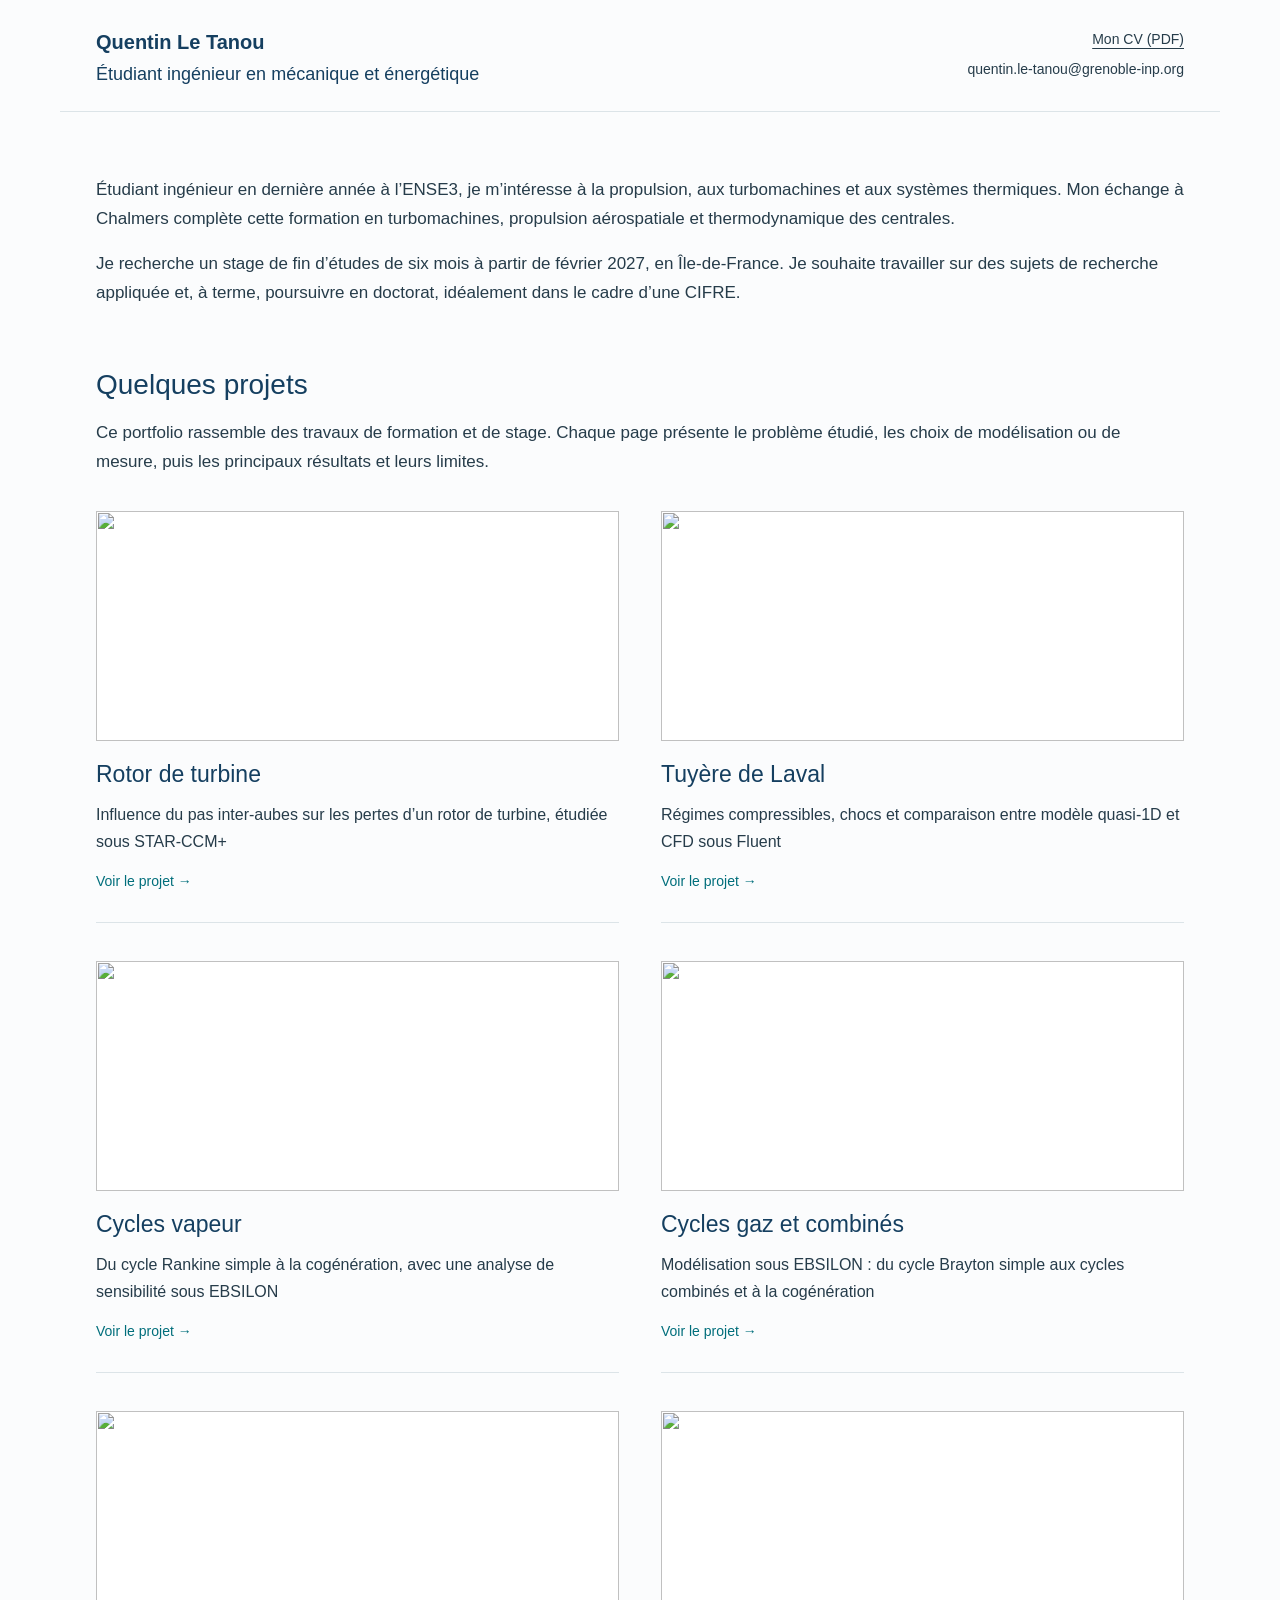
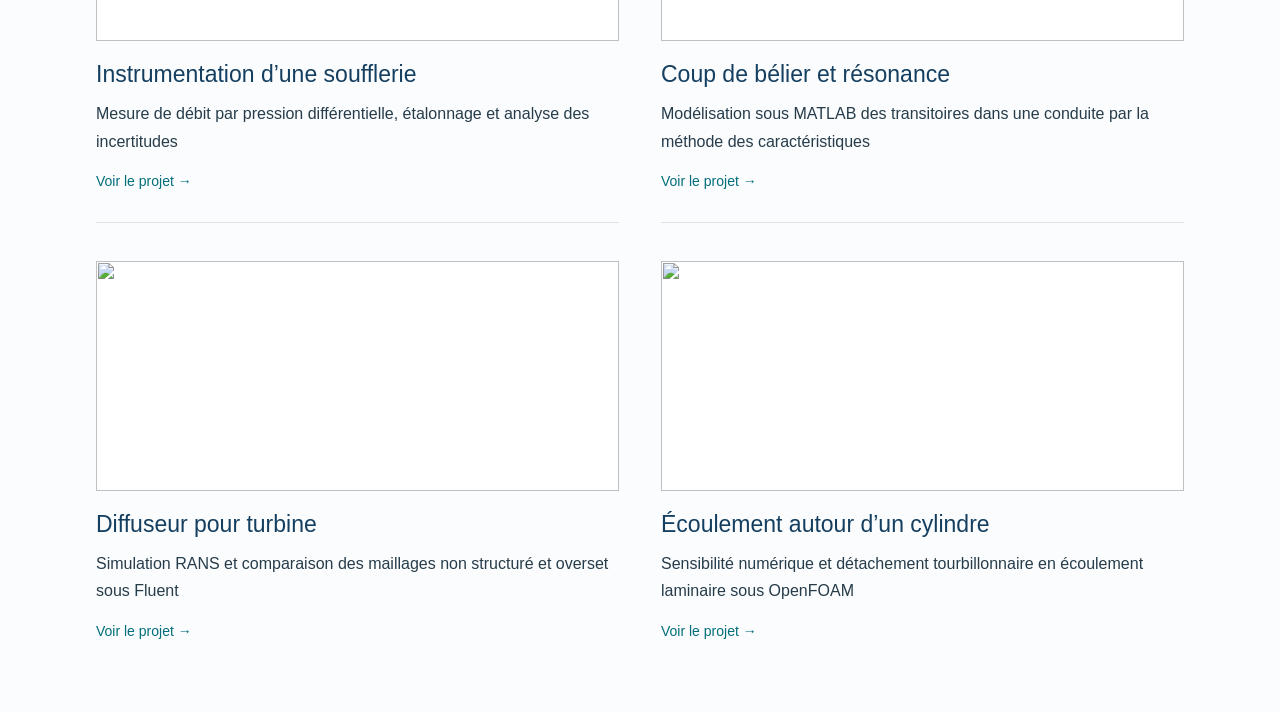
==== index.html @ 231eee23 "Add files via upload" ====
<!doctype html>
<html lang="fr">
  <head>
    <meta charset="utf-8">
    <meta name="viewport" content="width=device-width,initial-scale=1">
    <title>Quentin Le Tanou | Mécanique et énergétique</title>
    <meta name="description" content="Portfolio de Quentin Le Tanou : projets en turbomachines, thermique, mécanique des fluides et instrumentation. Recherche de stage de fin d’études en février 2027.">
    <link rel="stylesheet" href="style.css">
  </head>
  <body>
    <header class="top">
      <div class="identity">
        <h1 class="name">Quentin Le Tanou</h1>
        <p class="profile-line">Étudiant ingénieur en mécanique et énergétique</p>
      </div>
      <div class="header-contact">
        <a href="documents/Quentin_Le_Tanou_CV.pdf">Mon CV (PDF)</a>
        <div class="email-row">
          <span class="email-address">quentin.le-tanou@grenoble-inp.org</span>
        </div>
      </div>
    </header>
    <main>
      <!-- SECTION : Présentation -->
      <section class="hero">
        <p>
          Étudiant ingénieur en dernière année à l’ENSE3, je m’intéresse à la propulsion, aux
          turbomachines et aux systèmes thermiques. Mon échange à Chalmers complète cette formation
          en turbomachines, propulsion aérospatiale et thermodynamique des centrales.
        </p>
        <p>
          Je recherche un stage de fin d’études de six mois à partir de février 2027, en
          Île-de-France. Je souhaite travailler sur des sujets de recherche appliquée et, à terme,
          poursuivre en doctorat, idéalement dans le cadre d’une CIFRE.
        </p>
      </section>
      <!-- SECTION : Quelques projets -->
      <section id="projets">
        <h2>Quelques projets</h2>
        <p class="section-intro">
          Ce portfolio rassemble des travaux de formation et de stage. Chaque page présente le
          problème étudié, les choix de modélisation ou de mesure, puis les principaux résultats et
          leurs limites.
        </p>
        <div class="projects">
          <!-- PROJET : Grille d’aubes de turbine -->
          <article class="project">
            <a href="projets/turbine/index.html">
              <img src="projets/turbine/assets/blade.png" alt="" loading="lazy">
              <h3>Rotor de turbine</h3>
              <p>
                Influence du pas inter-aubes sur les pertes d’un rotor de turbine, étudiée sous
                STAR-CCM+
              </p>
              <span class="read">Voir le projet →</span>
            </a>
          </article>
          <!-- PROJET : Tuyère de Laval -->
          <article class="project">
            <a href="projets/compressible/index.html">
              <img src="projets/compressible/assets/config3-Mcontour.png" alt="" loading="lazy">
              <h3>Tuyère de Laval</h3>
              <p>
                Régimes compressibles, chocs et comparaison entre modèle quasi-1D et CFD sous Fluent
              </p>
              <span class="read">Voir le projet →</span>
            </a>
          </article>
          <!-- PROJET : Cycles vapeur -->
          <article class="project">
            <a href="projets/rankine/index.html">
              <img src="projets/rankine/assets/Model1.png" alt="" loading="lazy">
              <h3>Cycles vapeur</h3>
              <p>
                Du cycle Rankine simple à la cogénération, avec une analyse de sensibilité sous
                EBSILON
              </p>
              <span class="read">Voir le projet →</span>
            </a>
          </article>
          <!-- PROJET : Cycles gaz et combinés -->
          <article class="project">
            <a href="projets/brayton/index.html">
              <img src="projets/brayton/assets/simple.png" alt="" loading="lazy">
              <h3>Cycles gaz et combinés</h3>
              <p>
                Modélisation sous EBSILON : du cycle Brayton simple aux cycles combinés et à la
                cogénération
              </p>
              <span class="read">Voir le projet →</span>
            </a>
          </article>
          <!-- PROJET : Instrumentation d’une soufflerie -->
          <article class="project">
            <a href="projets/legi/index.html">
              <img src="projets/legi/assets/boitier-interieur.jpg" alt="" loading="lazy">
              <h3>Instrumentation d’une soufflerie</h3>
              <p>
                Mesure de débit par pression différentielle, étalonnage et analyse des incertitudes
              </p>
              <span class="read">Voir le projet →</span>
            </a>
          </article>
          <!-- PROJET : Coup de bélier et résonance -->
          <article class="project">
            <a href="projets/hydraulique/index.html">
              <img src="projets/hydraulique/assets/h_sc.png" alt="" loading="lazy">
              <h3>Coup de bélier et résonance</h3>
              <p>
                Modélisation sous MATLAB des transitoires dans une conduite par la méthode des
                caractéristiques
              </p>
              <span class="read">Voir le projet →</span>
            </a>
          </article>
          <!-- PROJET : Diffuseur pour turbine -->
          <article class="project">
            <a href="projets/diffuseur/index.html">
              <img src="projets/diffuseur/assets/velocity.png" alt="" loading="lazy">
              <h3>Diffuseur pour turbine</h3>
              <p>
                Simulation RANS et comparaison des maillages non structuré et overset sous Fluent
              </p>
              <span class="read">Voir le projet →</span>
            </a>
          </article>
          <!-- PROJET : Écoulement autour d’un cylindre -->
          <article class="project">
            <a href="projets/openfoam/index.html">
              <img src="projets/openfoam/assets/von_karman.png" alt="" loading="lazy">
              <h3>Écoulement autour d’un cylindre</h3>
              <p>
                Sensibilité numérique et détachement tourbillonnaire en écoulement laminaire sous
                OpenFOAM
              </p>
              <span class="read">Voir le projet →</span>
            </a>
          </article>
        </div>
      </section>
    </main>
  </body>
</html>
---- style.css ----
/* Style de l’accueil : couleurs, dimensions et espacement */
* { box-sizing: border-box; }
body {
  margin: 0;
  background: #fbfcfd;
  color: #263c4a;
  font: 17px/1.7 "Segoe UI", Arial, sans-serif;
}
a { color: inherit; text-underline-offset: 4px; }
header, main, footer { max-width: 1160px; margin: auto; padding: 0 36px; }
.top { display: flex; justify-content: space-between; gap: 24px; padding-top: 28px; padding-bottom: 24px; border-bottom: 1px solid #dce4e8; }
.name { font-size: 19px; font-weight: 600; text-decoration: none; }
.top > a:last-child { font-size: 15px; }
.hero { padding: 48px 0 44px; }
h1, h2, h3 { color: #153f60; line-height: 1.2; font-weight: 500; }
h1 { font-size: clamp(34px, 4.5vw, 50px); margin: 16px 0 28px; }
h2 { font-size: 28px; margin: 0 0 18px; }
h3 { font-size: 23px; margin: 20px 0 12px; }
p { margin: 16px 0; }
.contact { display: flex; flex-wrap: wrap; gap: 14px 30px; margin-top: 26px; color: #006e7b; }
.section-intro { margin-bottom: 34px; }
.projects { display: grid; grid-template-columns: repeat(2, minmax(0, 1fr)); gap: 38px 42px; }
.project { border-bottom: 1px solid #dce4e8; padding-bottom: 26px; }
.project > a { display: block; height: 100%; text-decoration: none; }
.project img { display: block; width: 100%; height: 230px; object-fit: contain; background: white; }
.project p { font-size: 16px; margin: 0 0 12px; }
.read { color: #006e7b; font-size: 14px; }
.project a:hover h3, .project a:hover .read { text-decoration: underline; text-underline-offset: 4px; }
footer { display: flex; flex-wrap: wrap; justify-content: space-between; gap: 12px; padding-top: 36px; padding-bottom: 36px; margin-top: 30px; font-size: 13px; color: #627783; }
a:focus-visible { outline: 3px solid #d48235; outline-offset: 5px; }
@media (max-width: 720px) {
  header, main, footer { padding-left: 20px; padding-right: 20px; }
  .projects { grid-template-columns: 1fr; gap: 28px; }
  .hero { padding-top: 30px; }
  .project img { height: 210px; }
  footer a { overflow-wrap: anywhere; }
}

/* En-tête et contact : adresse visible et copiable sans ouvrir une messagerie */
.top { align-items: flex-start; gap: 24px; }
.identity { display: flex; flex-direction: column; gap: 6px; }
.identity .name { margin: 0; font-size: 20px; font-weight: 600; line-height: 1.4; }
.profile-line { margin: 0; color: #153f60; font-size: 18px; line-height: 1.4; }
.header-contact { text-align: right; font-size: 14px; }
.email-row { display: flex; align-items: center; gap: 10px; margin-top: 6px; }
.email-address { user-select: all; overflow-wrap: anywhere; }
.copy-email { background: none; border: 1px solid #ccdce2; border-radius: 3px; padding: 2px 7px; color: #526773; font: inherit; font-size: 12px; cursor: pointer; }
.copy-status { font-size: 12px; color: #526773; }
main { padding-bottom: 40px; }
video { display: block; width: 100%; height: auto; }
.measurement-diagram { max-width: 520px !important; }
.metric, .secondary-metric, .conditions { color: #52616b; }
.metric { font-size: 26px; }
@media(max-width: 720px) {
  .top { flex-direction: column; }
  .header-contact { text-align: left; }
  .email-row { flex-wrap: wrap; }
}

/* Pas de séparateur sous la dernière rangée de projets */
.project:nth-last-child(-n+2) { border-bottom: 0; }
@media(max-width:720px) { .project:nth-last-child(2) { border-bottom: 1px solid #dce4e8; } }
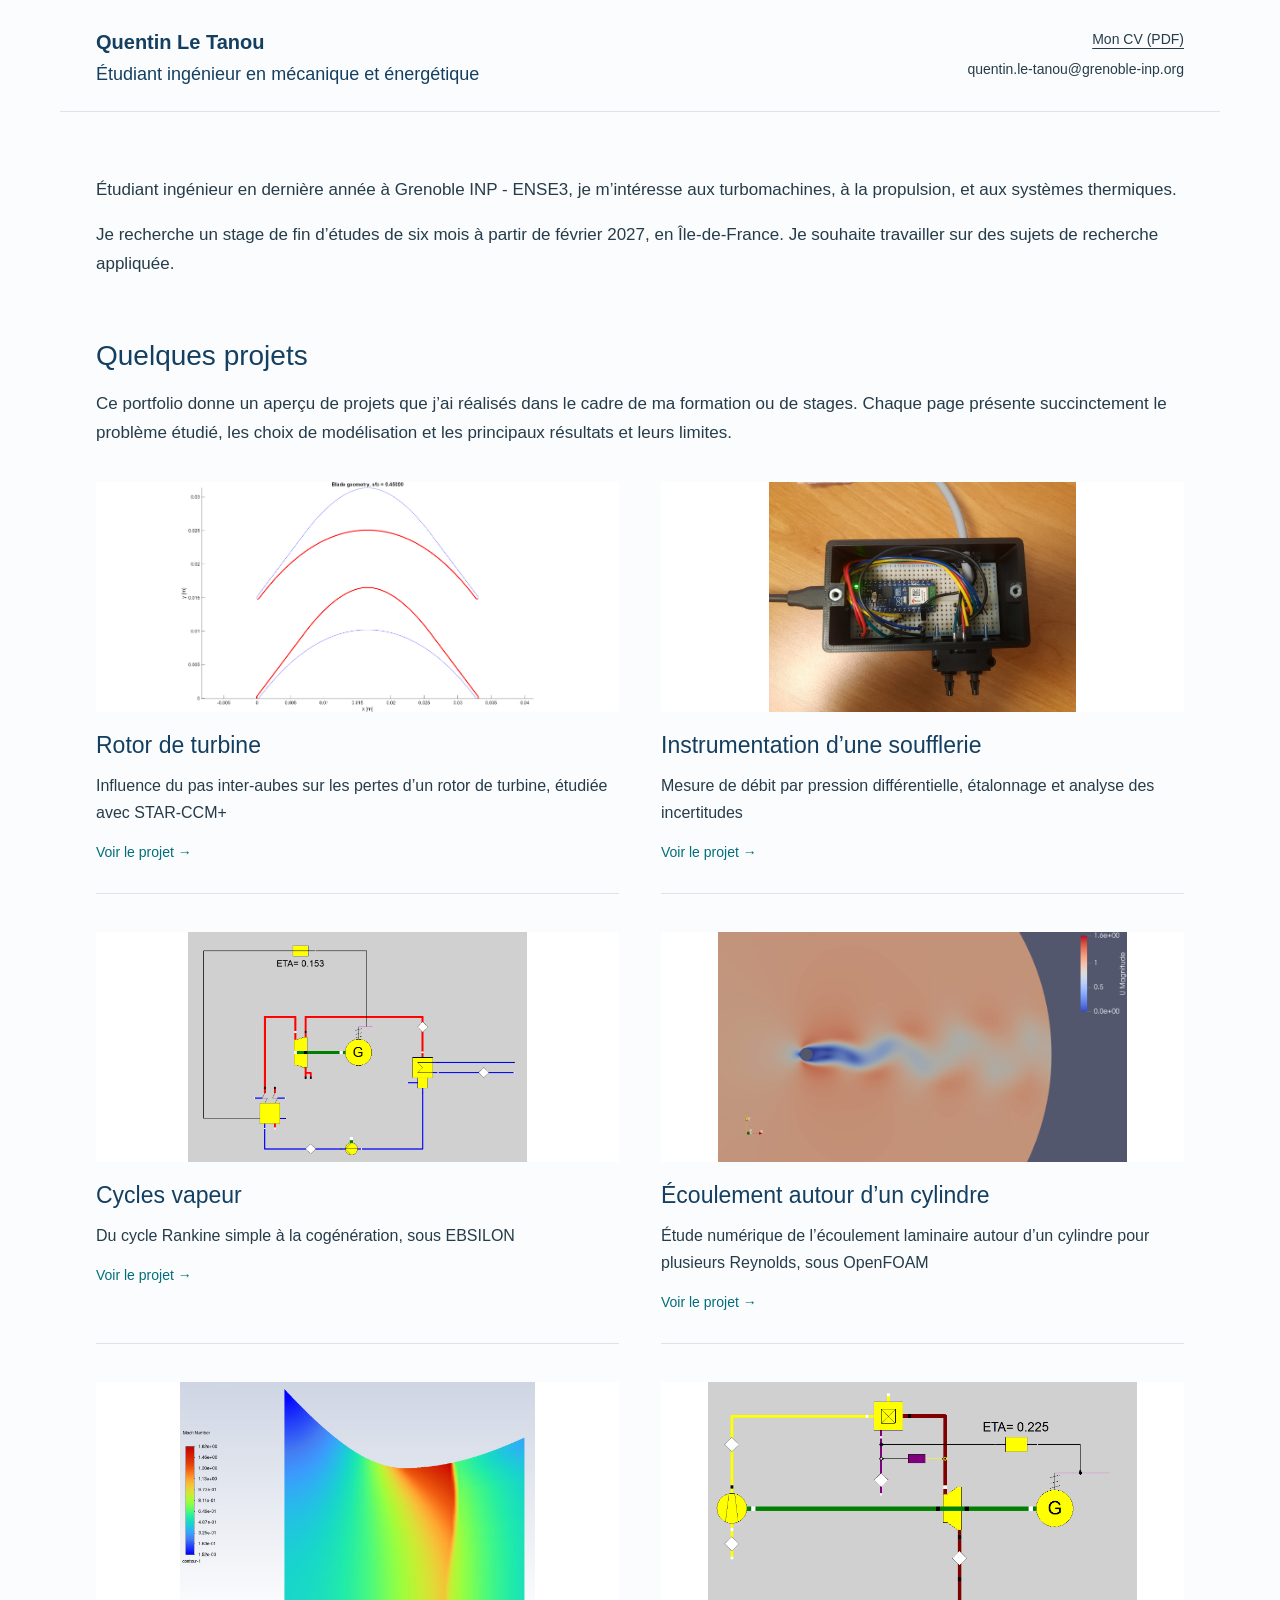
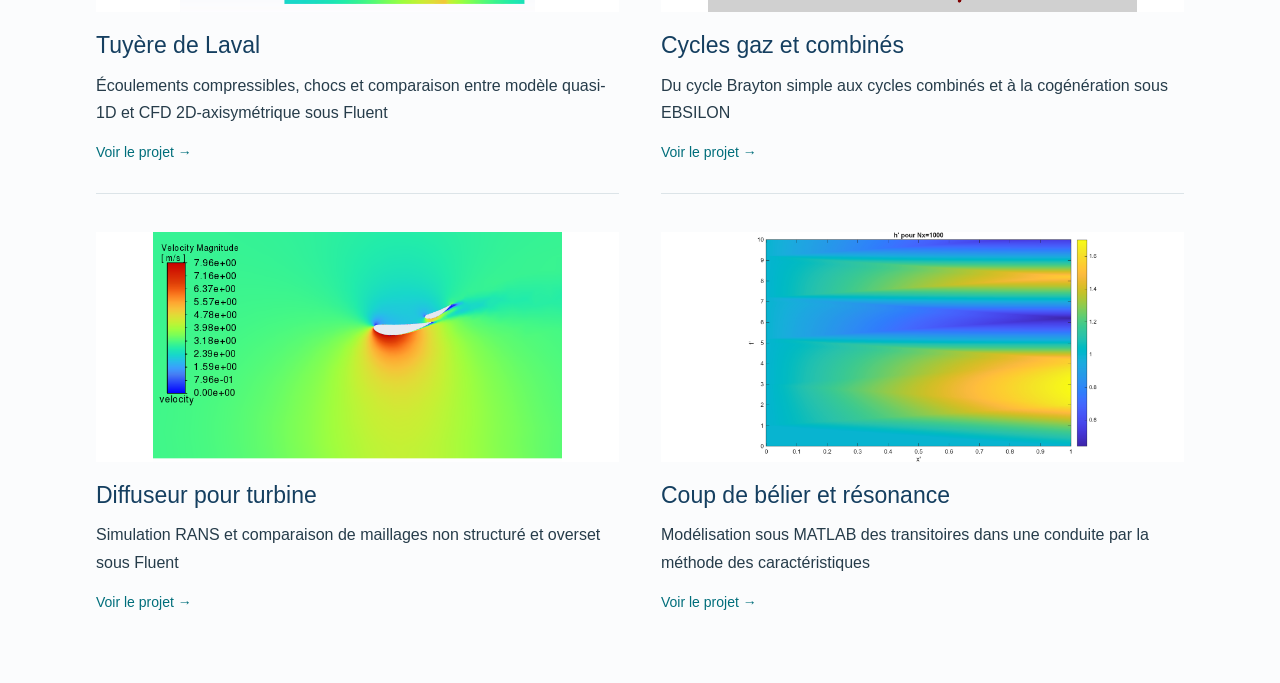
==== commit f4a08668: "Add files via upload" ====
--- a/index.html
+++ b/index.html
@@ -24,73 +24,34 @@
       <!-- SECTION : Présentation -->
       <section class="hero">
         <p>
-          Étudiant ingénieur en dernière année à l’ENSE3, je m’intéresse à la propulsion, aux
-          turbomachines et aux systèmes thermiques. Mon échange à Chalmers complète cette formation
-          en turbomachines, propulsion aérospatiale et thermodynamique des centrales.
+          Étudiant ingénieur en dernière année à Grenoble INP - ENSE3, je m’intéresse aux
+          turbomachines, à la propulsion, et aux systèmes thermiques.
         </p>
         <p>
           Je recherche un stage de fin d’études de six mois à partir de février 2027, en
-          Île-de-France. Je souhaite travailler sur des sujets de recherche appliquée et, à terme,
-          poursuivre en doctorat, idéalement dans le cadre d’une CIFRE.
+          Île-de-France. Je souhaite travailler sur des sujets de recherche appliquée.
         </p>
       </section>
       <!-- SECTION : Quelques projets -->
       <section id="projets">
         <h2>Quelques projets</h2>
         <p class="section-intro">
-          Ce portfolio rassemble des travaux de formation et de stage. Chaque page présente le
-          problème étudié, les choix de modélisation ou de mesure, puis les principaux résultats et
-          leurs limites.
+          Ce portfolio donne un aperçu de projets que j’ai réalisés dans le cadre de ma formation ou
+          de stages. Chaque page présente succinctement le problème étudié, les choix de
+          modélisation et les principaux résultats et leurs limites.
         </p>
         <div class="projects">
-          <!-- PROJET : Grille d’aubes de turbine -->
           <article class="project">
             <a href="projets/turbine/index.html">
               <img src="projets/turbine/assets/blade.png" alt="" loading="lazy">
               <h3>Rotor de turbine</h3>
               <p>
-                Influence du pas inter-aubes sur les pertes d’un rotor de turbine, étudiée sous
+                Influence du pas inter-aubes sur les pertes d’un rotor de turbine, étudiée avec
                 STAR-CCM+
               </p>
               <span class="read">Voir le projet →</span>
             </a>
           </article>
-          <!-- PROJET : Tuyère de Laval -->
-          <article class="project">
-            <a href="projets/compressible/index.html">
-              <img src="projets/compressible/assets/config3-Mcontour.png" alt="" loading="lazy">
-              <h3>Tuyère de Laval</h3>
-              <p>
-                Régimes compressibles, chocs et comparaison entre modèle quasi-1D et CFD sous Fluent
-              </p>
-              <span class="read">Voir le projet →</span>
-            </a>
-          </article>
-          <!-- PROJET : Cycles vapeur -->
-          <article class="project">
-            <a href="projets/rankine/index.html">
-              <img src="projets/rankine/assets/Model1.png" alt="" loading="lazy">
-              <h3>Cycles vapeur</h3>
-              <p>
-                Du cycle Rankine simple à la cogénération, avec une analyse de sensibilité sous
-                EBSILON
-              </p>
-              <span class="read">Voir le projet →</span>
-            </a>
-          </article>
-          <!-- PROJET : Cycles gaz et combinés -->
-          <article class="project">
-            <a href="projets/brayton/index.html">
-              <img src="projets/brayton/assets/simple.png" alt="" loading="lazy">
-              <h3>Cycles gaz et combinés</h3>
-              <p>
-                Modélisation sous EBSILON : du cycle Brayton simple aux cycles combinés et à la
-                cogénération
-              </p>
-              <span class="read">Voir le projet →</span>
-            </a>
-          </article>
-          <!-- PROJET : Instrumentation d’une soufflerie -->
           <article class="project">
             <a href="projets/legi/index.html">
               <img src="projets/legi/assets/boitier-interieur.jpg" alt="" loading="lazy">
@@ -101,7 +62,54 @@
               <span class="read">Voir le projet →</span>
             </a>
           </article>
-          <!-- PROJET : Coup de bélier et résonance -->
+          <article class="project">
+            <a href="projets/rankine/index.html">
+              <img src="projets/rankine/assets/Model1.png" alt="" loading="lazy">
+              <h3>Cycles vapeur</h3>
+              <p>Du cycle Rankine simple à la cogénération, sous EBSILON</p>
+              <span class="read">Voir le projet →</span>
+            </a>
+          </article>
+          <article class="project">
+            <a href="projets/openfoam/index.html">
+              <img src="projets/openfoam/assets/von_karman.png" alt="" loading="lazy">
+              <h3>Écoulement autour d’un cylindre</h3>
+              <p>
+                Étude numérique de l’écoulement laminaire autour d’un cylindre pour plusieurs
+                Reynolds, sous OpenFOAM
+              </p>
+              <span class="read">Voir le projet →</span>
+            </a>
+          </article>
+          <article class="project">
+            <a href="projets/compressible/index.html">
+              <img src="projets/compressible/assets/config3-Mcontour.png" alt="" loading="lazy">
+              <h3>Tuyère de Laval</h3>
+              <p>
+                Écoulements compressibles, chocs et comparaison entre modèle quasi-1D et CFD
+                2D-axisymétrique sous Fluent
+              </p>
+              <span class="read">Voir le projet →</span>
+            </a>
+          </article>
+          <article class="project">
+            <a href="projets/brayton/index.html">
+              <img src="projets/brayton/assets/simple.png" alt="" loading="lazy">
+              <h3>Cycles gaz et combinés</h3>
+              <p>Du cycle Brayton simple aux cycles combinés et à la cogénération sous EBSILON</p>
+              <span class="read">Voir le projet →</span>
+            </a>
+          </article>
+          <article class="project">
+            <a href="projets/diffuseur/index.html">
+              <img src="projets/diffuseur/assets/velocity.png" alt="" loading="lazy">
+              <h3>Diffuseur pour turbine</h3>
+              <p>
+                Simulation RANS et comparaison de maillages non structuré et overset sous Fluent
+              </p>
+              <span class="read">Voir le projet →</span>
+            </a>
+          </article>
           <article class="project">
             <a href="projets/hydraulique/index.html">
               <img src="projets/hydraulique/assets/h_sc.png" alt="" loading="lazy">
@@ -113,31 +121,9 @@
               <span class="read">Voir le projet →</span>
             </a>
           </article>
-          <!-- PROJET : Diffuseur pour turbine -->
-          <article class="project">
-            <a href="projets/diffuseur/index.html">
-              <img src="projets/diffuseur/assets/velocity.png" alt="" loading="lazy">
-              <h3>Diffuseur pour turbine</h3>
-              <p>
-                Simulation RANS et comparaison des maillages non structuré et overset sous Fluent
-              </p>
-              <span class="read">Voir le projet →</span>
-            </a>
-          </article>
-          <!-- PROJET : Écoulement autour d’un cylindre -->
-          <article class="project">
-            <a href="projets/openfoam/index.html">
-              <img src="projets/openfoam/assets/von_karman.png" alt="" loading="lazy">
-              <h3>Écoulement autour d’un cylindre</h3>
-              <p>
-                Sensibilité numérique et détachement tourbillonnaire en écoulement laminaire sous
-                OpenFOAM
-              </p>
-              <span class="read">Voir le projet →</span>
-            </a>
-          </article>
         </div>
       </section>
     </main>
   </body>
 </html>
+
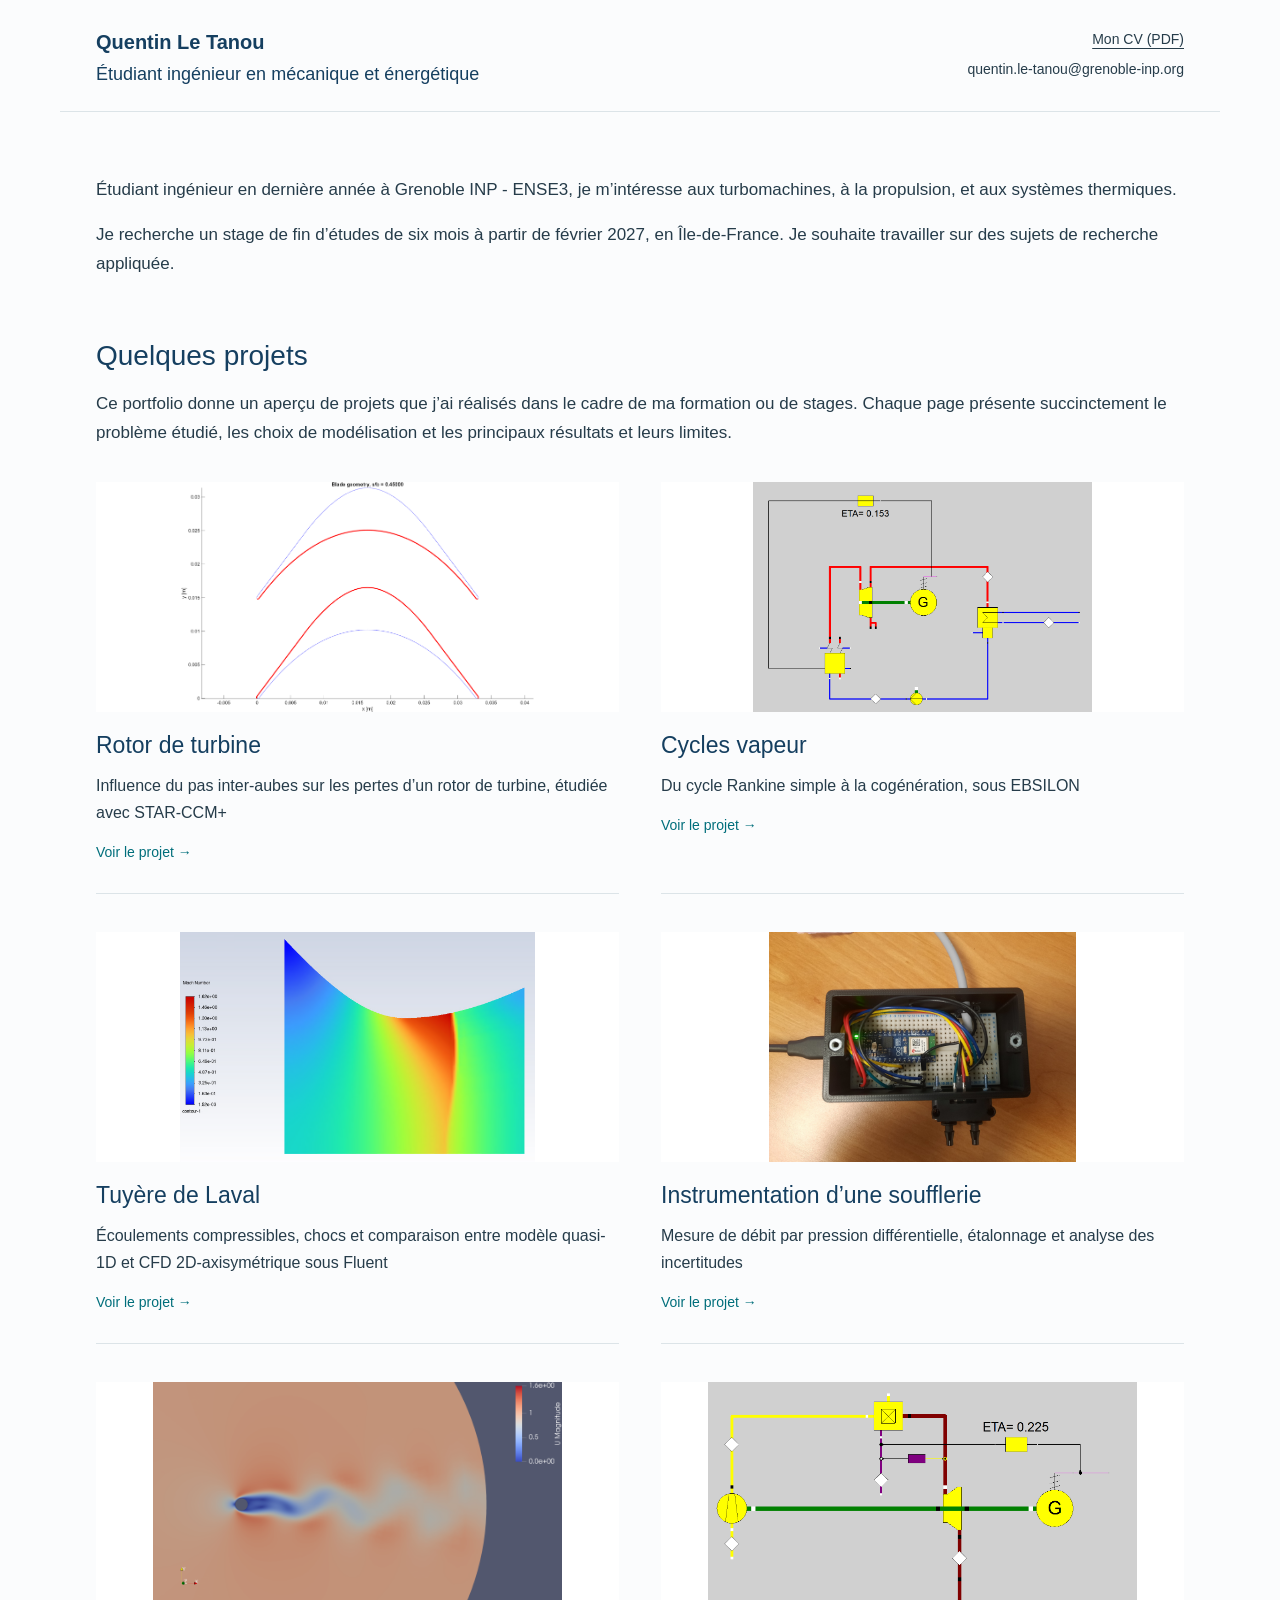
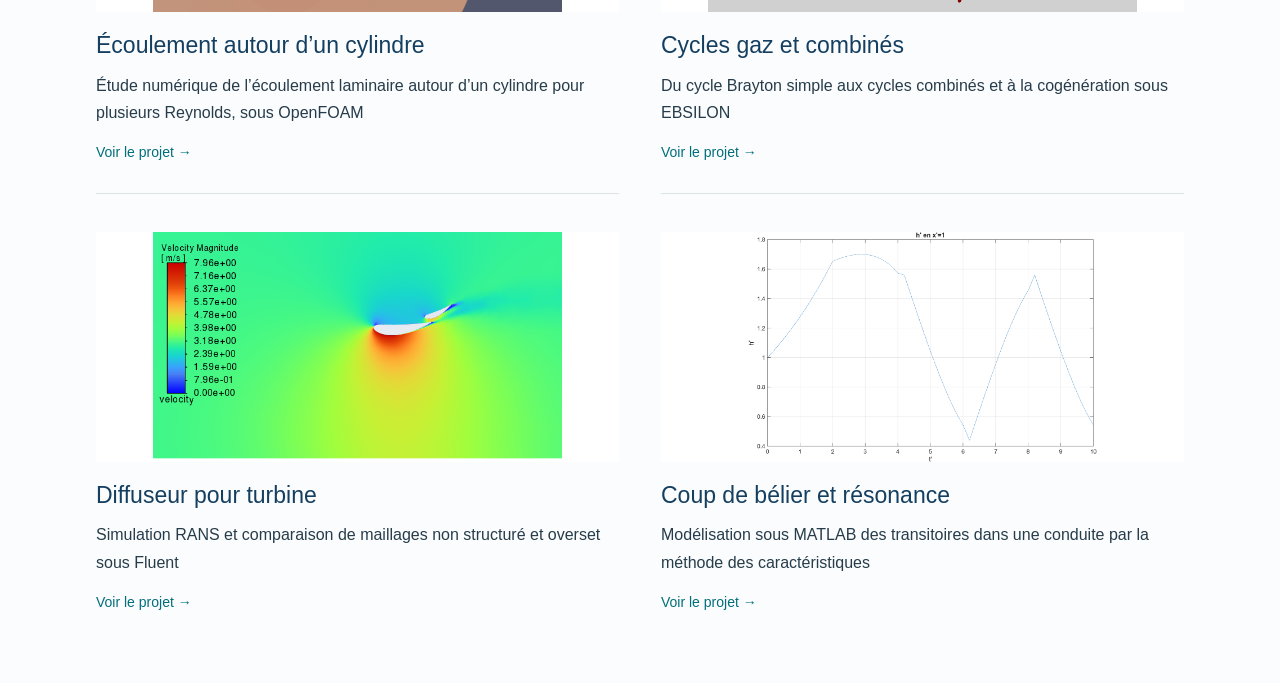
==== commit 0a128e49: "Add files via upload" ====
--- a/index.html
+++ b/index.html
@@ -53,6 +53,25 @@
             </a>
           </article>
           <article class="project">
+            <a href="projets/rankine/index.html">
+              <img src="projets/rankine/assets/Model1.png" alt="" loading="lazy">
+              <h3>Cycles vapeur</h3>
+              <p>Du cycle Rankine simple à la cogénération, sous EBSILON</p>
+              <span class="read">Voir le projet →</span>
+            </a>
+          </article>
+          <article class="project">
+            <a href="projets/compressible/index.html">
+              <img src="projets/compressible/assets/config3-Mcontour.png" alt="" loading="lazy">
+              <h3>Tuyère de Laval</h3>
+              <p>
+                Écoulements compressibles, chocs et comparaison entre modèle quasi-1D et CFD
+                2D-axisymétrique sous Fluent
+              </p>
+              <span class="read">Voir le projet →</span>
+            </a>
+          </article>
+          <article class="project">
             <a href="projets/legi/index.html">
               <img src="projets/legi/assets/boitier-interieur.jpg" alt="" loading="lazy">
               <h3>Instrumentation d’une soufflerie</h3>
@@ -63,31 +82,12 @@
             </a>
           </article>
           <article class="project">
-            <a href="projets/rankine/index.html">
-              <img src="projets/rankine/assets/Model1.png" alt="" loading="lazy">
-              <h3>Cycles vapeur</h3>
-              <p>Du cycle Rankine simple à la cogénération, sous EBSILON</p>
-              <span class="read">Voir le projet →</span>
-            </a>
-          </article>
-          <article class="project">
             <a href="projets/openfoam/index.html">
               <img src="projets/openfoam/assets/von_karman.png" alt="" loading="lazy">
               <h3>Écoulement autour d’un cylindre</h3>
               <p>
                 Étude numérique de l’écoulement laminaire autour d’un cylindre pour plusieurs
                 Reynolds, sous OpenFOAM
-              </p>
-              <span class="read">Voir le projet →</span>
-            </a>
-          </article>
-          <article class="project">
-            <a href="projets/compressible/index.html">
-              <img src="projets/compressible/assets/config3-Mcontour.png" alt="" loading="lazy">
-              <h3>Tuyère de Laval</h3>
-              <p>
-                Écoulements compressibles, chocs et comparaison entre modèle quasi-1D et CFD
-                2D-axisymétrique sous Fluent
               </p>
               <span class="read">Voir le projet →</span>
             </a>
@@ -112,7 +112,7 @@
           </article>
           <article class="project">
             <a href="projets/hydraulique/index.html">
-              <img src="projets/hydraulique/assets/h_sc.png" alt="" loading="lazy">
+              <img src="projets/hydraulique/assets/charge-vanne.png" alt="" loading="lazy">
               <h3>Coup de bélier et résonance</h3>
               <p>
                 Modélisation sous MATLAB des transitoires dans une conduite par la méthode des
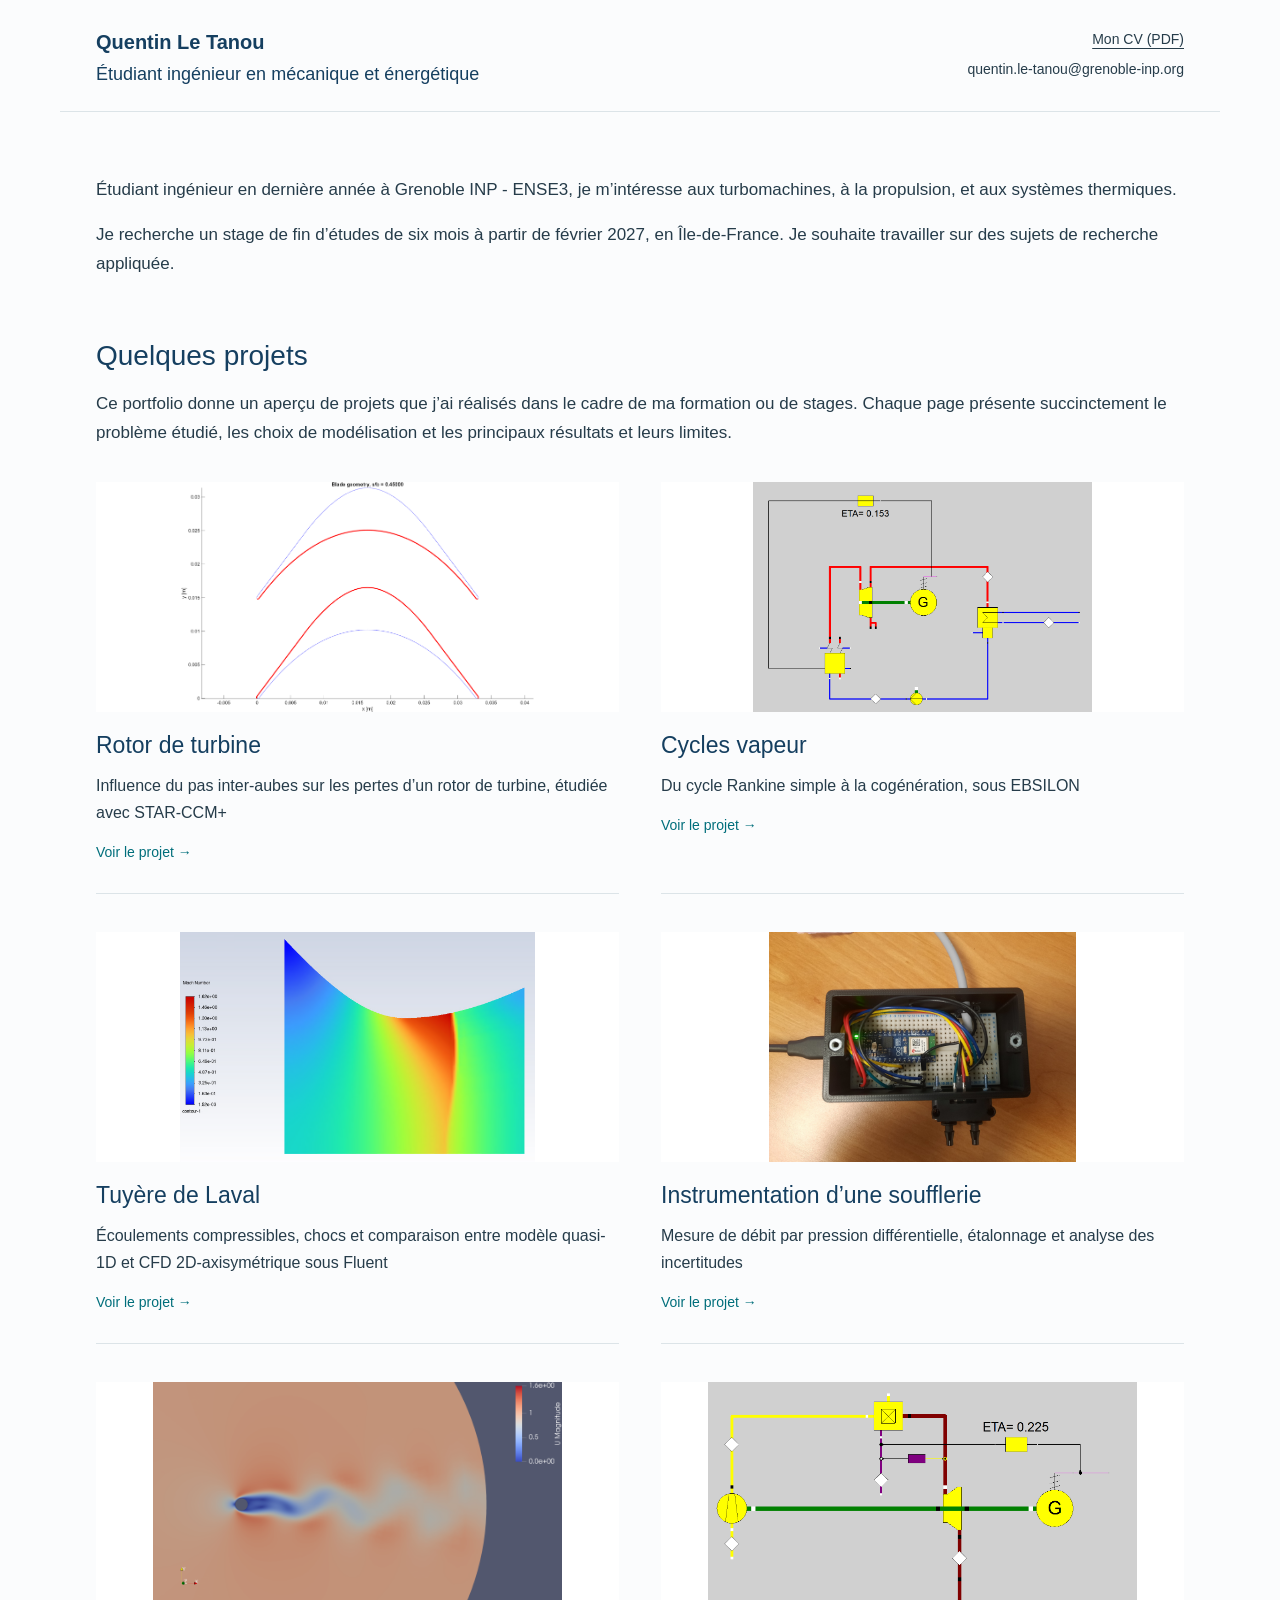
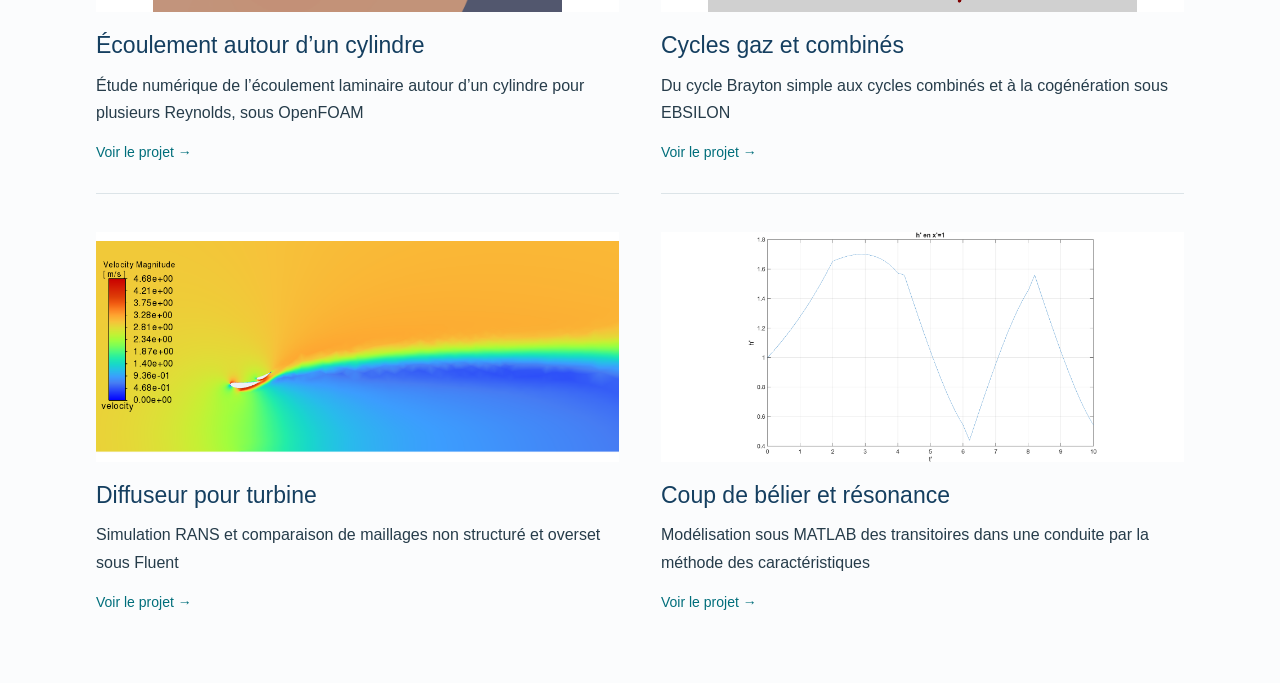
==== commit 244ed995: "Add files via upload" ====
--- a/index.html
+++ b/index.html
@@ -102,7 +102,7 @@
           </article>
           <article class="project">
             <a href="projets/diffuseur/index.html">
-              <img src="projets/diffuseur/assets/velocity.png" alt="" loading="lazy">
+              <img src="projets/diffuseur/assets/velocityTurbina.png" alt="" loading="lazy">
               <h3>Diffuseur pour turbine</h3>
               <p>
                 Simulation RANS et comparaison de maillages non structuré et overset sous Fluent
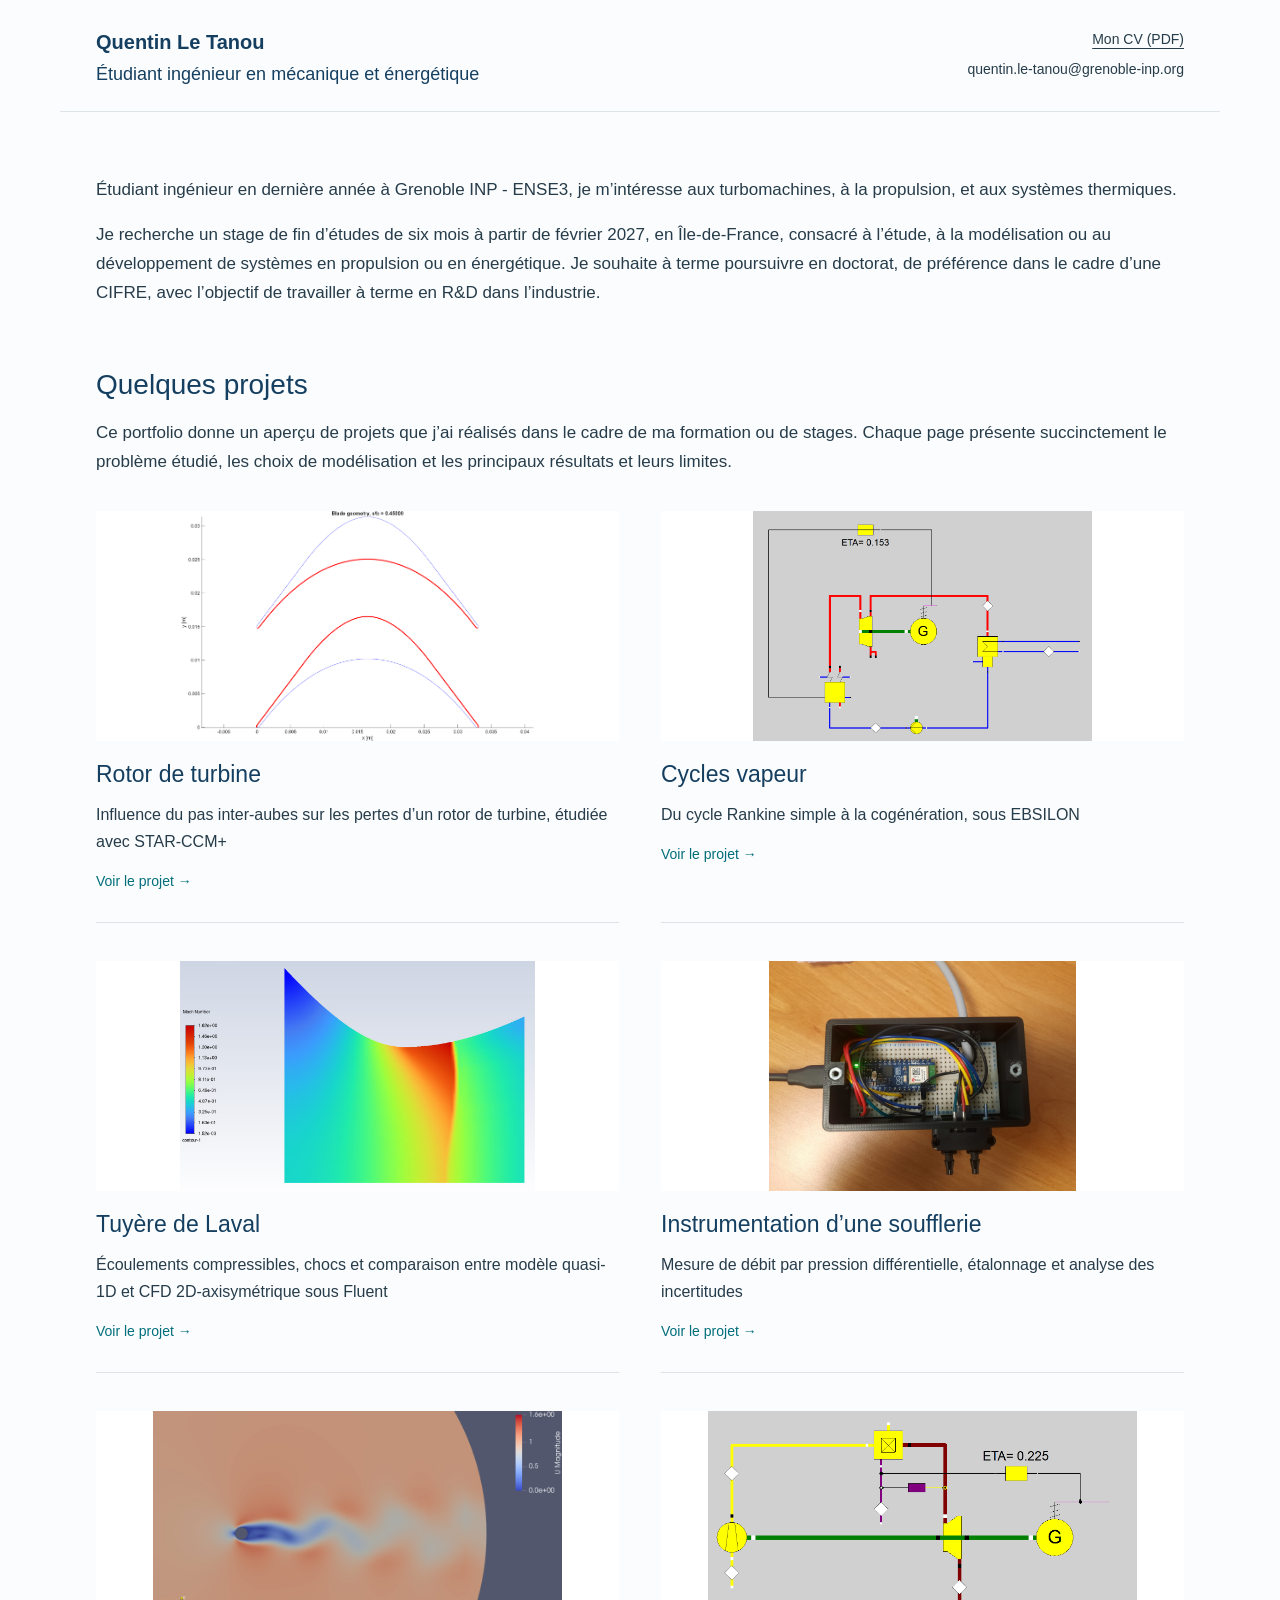
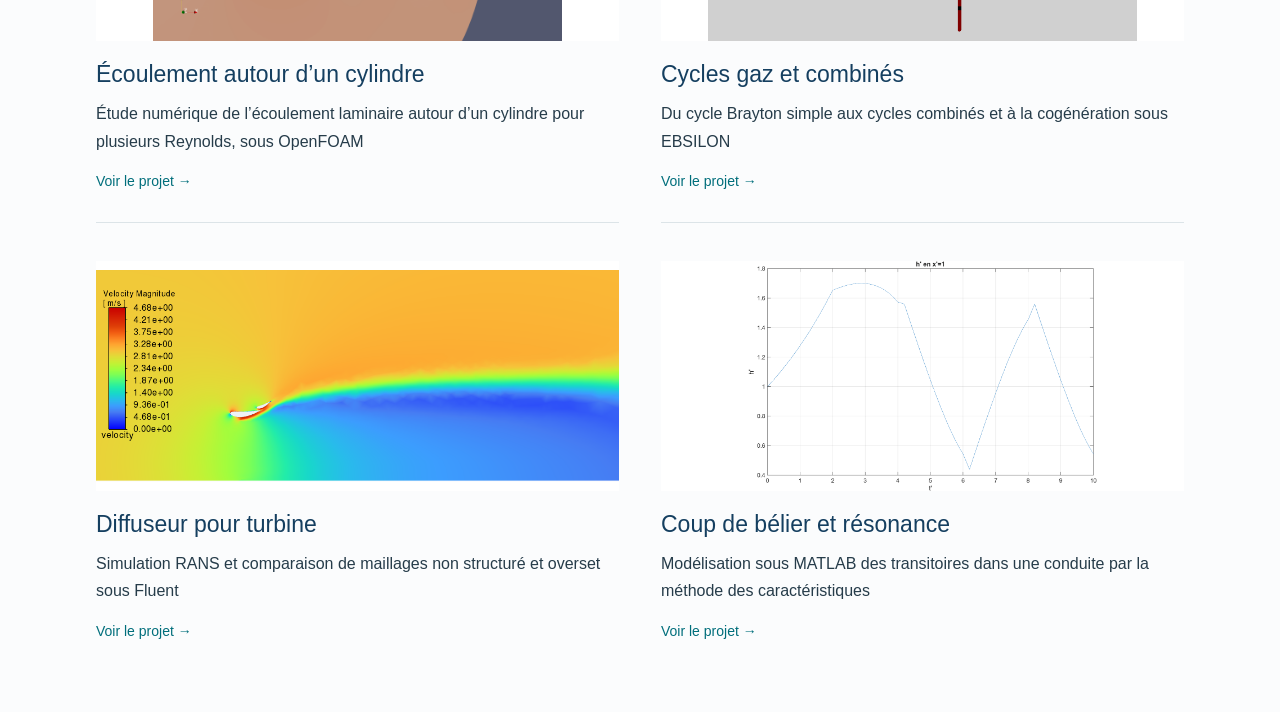
==== commit 63bd133d: "Add files via upload" ====
--- a/index.html
+++ b/index.html
@@ -28,8 +28,7 @@
           turbomachines, à la propulsion, et aux systèmes thermiques.
         </p>
         <p>
-          Je recherche un stage de fin d’études de six mois à partir de février 2027, en
-          Île-de-France. Je souhaite travailler sur des sujets de recherche appliquée.
+          Je recherche un stage de fin d’études de six mois à partir de février 2027, en Île-de-France, consacré à l’étude, à la modélisation ou au développement de systèmes en propulsion ou en énergétique. Je souhaite à terme poursuivre en doctorat, de préférence dans le cadre d’une CIFRE, avec l’objectif de travailler à terme en R&D dans l’industrie.
         </p>
       </section>
       <!-- SECTION : Quelques projets -->
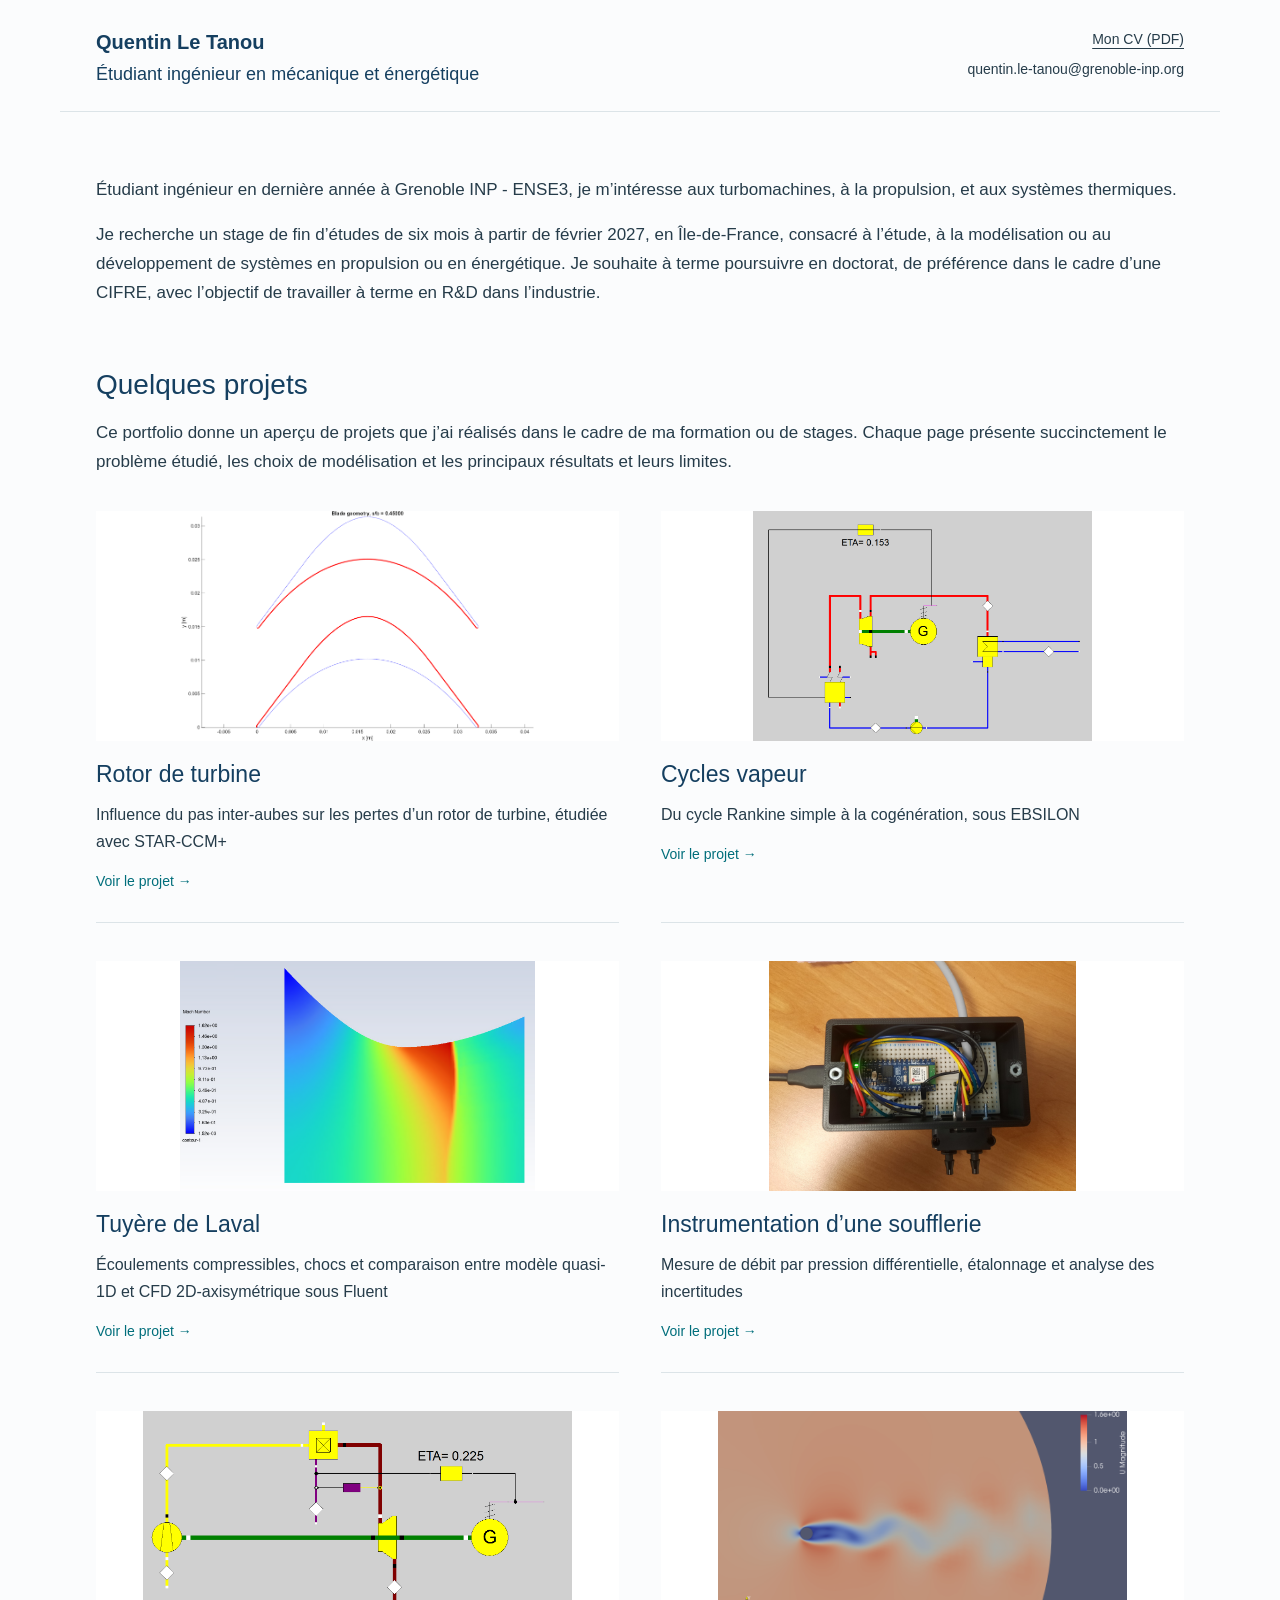
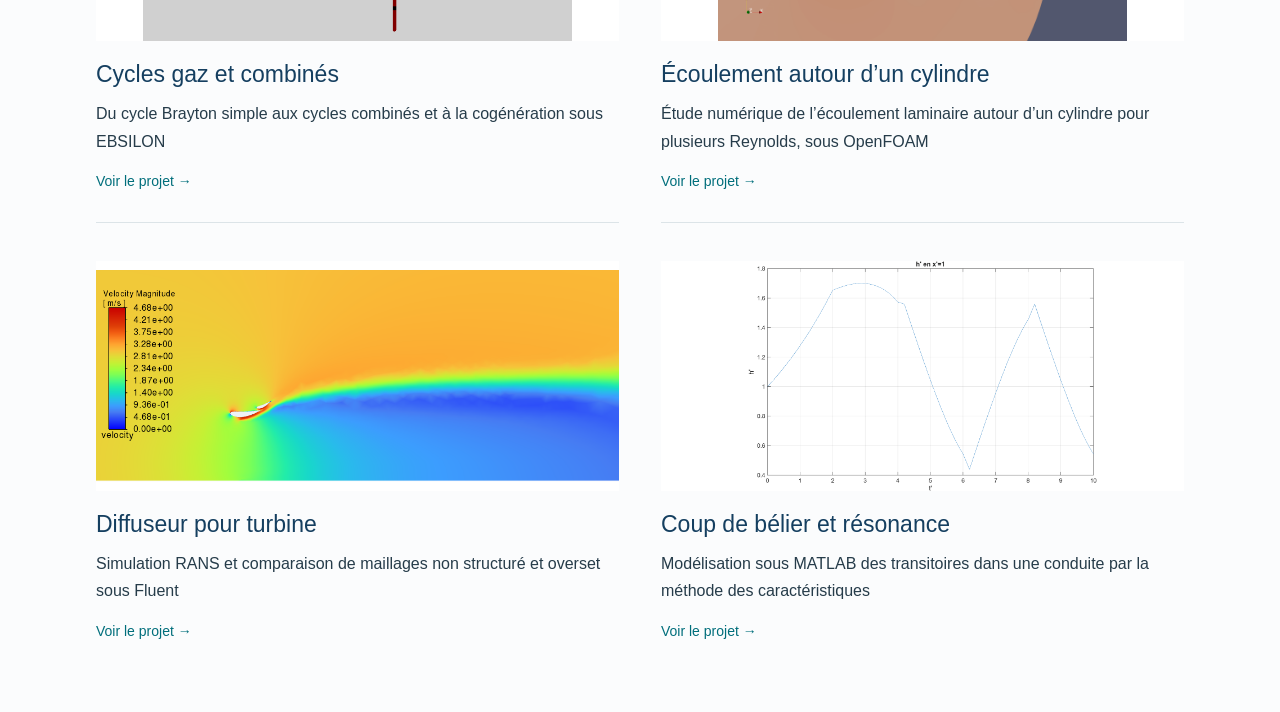
==== commit c6daf898: "Add files via upload" ====
--- a/index.html
+++ b/index.html
@@ -28,7 +28,11 @@
           turbomachines, à la propulsion, et aux systèmes thermiques.
         </p>
         <p>
-          Je recherche un stage de fin d’études de six mois à partir de février 2027, en Île-de-France, consacré à l’étude, à la modélisation ou au développement de systèmes en propulsion ou en énergétique. Je souhaite à terme poursuivre en doctorat, de préférence dans le cadre d’une CIFRE, avec l’objectif de travailler à terme en R&D dans l’industrie.
+          Je recherche un stage de fin d’études de six mois à partir de février 2027, en
+          Île-de-France, consacré à l’étude, à la modélisation ou au développement de systèmes
+          en propulsion ou en énergétique. Je souhaite à terme poursuivre en doctorat, de
+          préférence dans le cadre d’une CIFRE, avec l’objectif de travailler à terme en R&amp;D
+          dans l’industrie.
         </p>
       </section>
       <!-- SECTION : Quelques projets -->
@@ -81,6 +85,14 @@
             </a>
           </article>
           <article class="project">
+            <a href="projets/brayton/index.html">
+              <img src="projets/brayton/assets/simple.png" alt="" loading="lazy">
+              <h3>Cycles gaz et combinés</h3>
+              <p>Du cycle Brayton simple aux cycles combinés et à la cogénération sous EBSILON</p>
+              <span class="read">Voir le projet →</span>
+            </a>
+          </article>
+          <article class="project">
             <a href="projets/openfoam/index.html">
               <img src="projets/openfoam/assets/von_karman.png" alt="" loading="lazy">
               <h3>Écoulement autour d’un cylindre</h3>
@@ -88,14 +100,6 @@
                 Étude numérique de l’écoulement laminaire autour d’un cylindre pour plusieurs
                 Reynolds, sous OpenFOAM
               </p>
-              <span class="read">Voir le projet →</span>
-            </a>
-          </article>
-          <article class="project">
-            <a href="projets/brayton/index.html">
-              <img src="projets/brayton/assets/simple.png" alt="" loading="lazy">
-              <h3>Cycles gaz et combinés</h3>
-              <p>Du cycle Brayton simple aux cycles combinés et à la cogénération sous EBSILON</p>
               <span class="read">Voir le projet →</span>
             </a>
           </article>
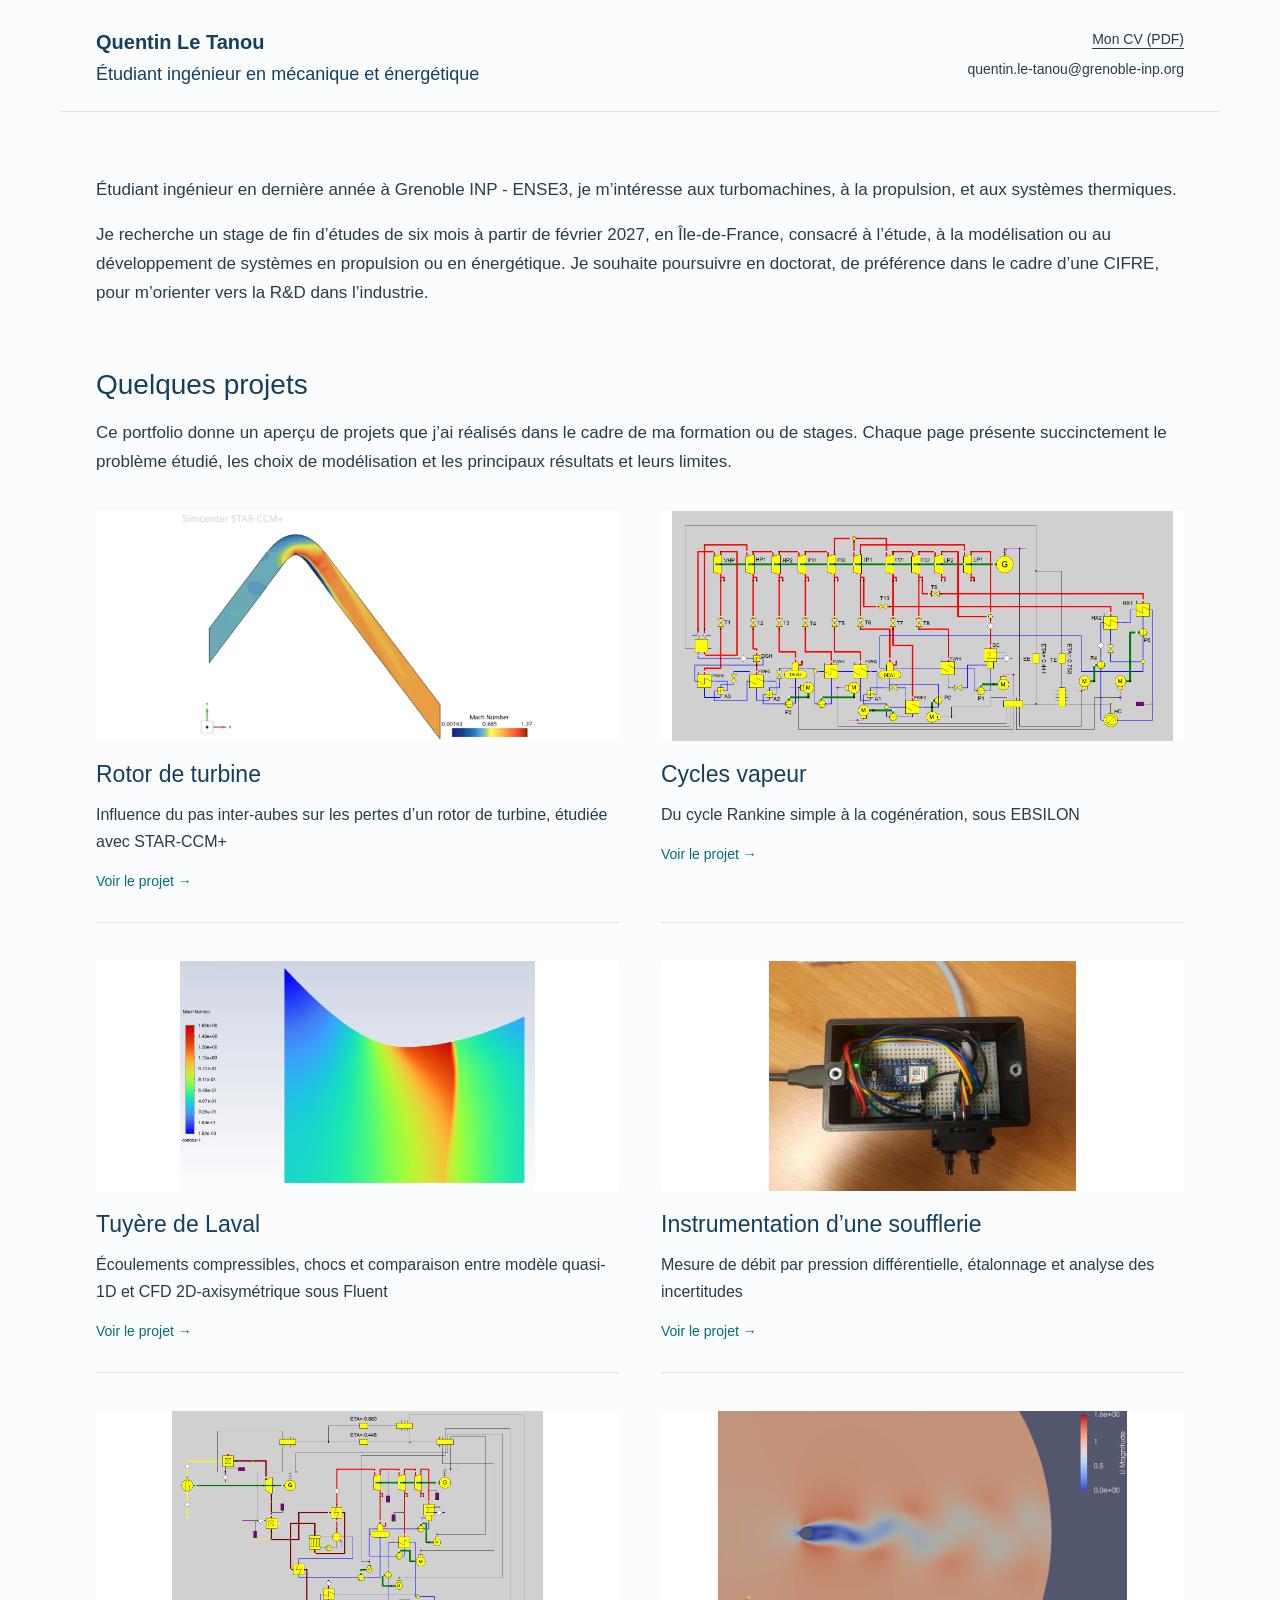
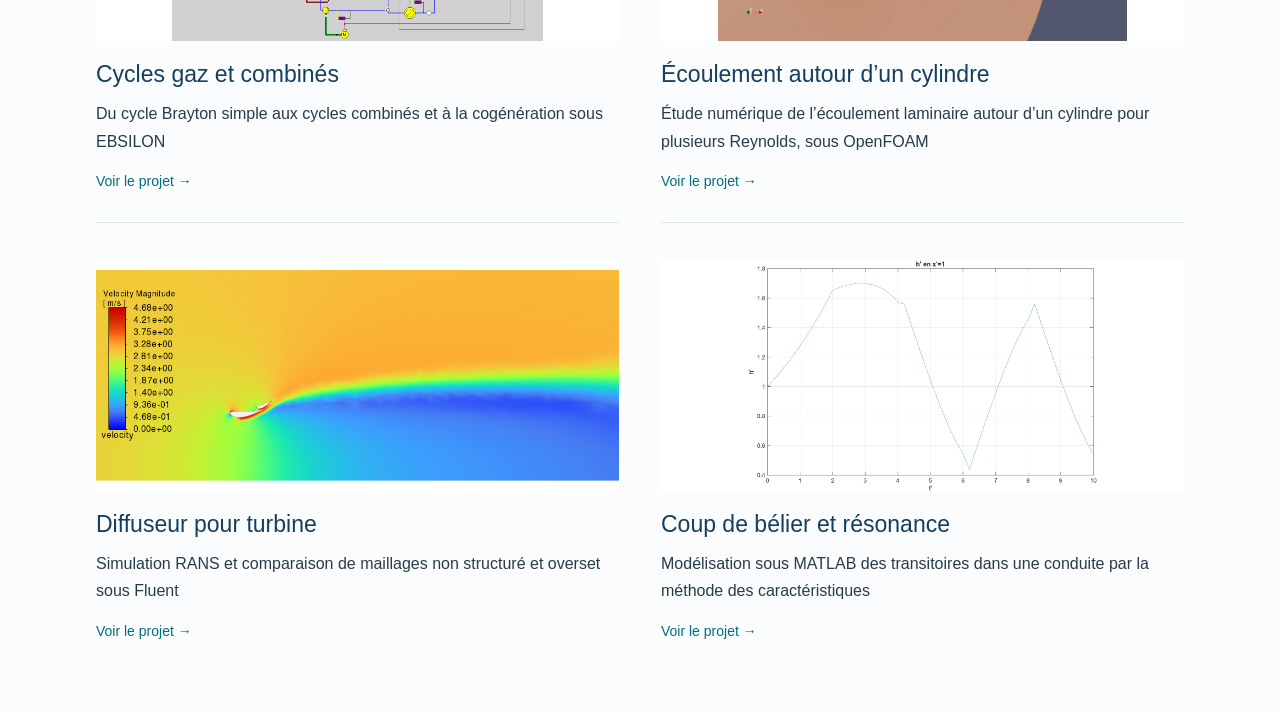
==== commit a15dbe3c: "Add files via upload" ====
--- a/index.html
+++ b/index.html
@@ -30,9 +30,8 @@
         <p>
           Je recherche un stage de fin d’études de six mois à partir de février 2027, en
           Île-de-France, consacré à l’étude, à la modélisation ou au développement de systèmes
-          en propulsion ou en énergétique. Je souhaite à terme poursuivre en doctorat, de
-          préférence dans le cadre d’une CIFRE, avec l’objectif de travailler à terme en R&amp;D
-          dans l’industrie.
+          en propulsion ou en énergétique. Je souhaite poursuivre en doctorat, de préférence dans le cadre
+          d’une CIFRE, pour m’orienter vers la R&amp;D dans l’industrie.
         </p>
       </section>
       <!-- SECTION : Quelques projets -->
@@ -46,7 +45,7 @@
         <div class="projects">
           <article class="project">
             <a href="projets/turbine/index.html">
-              <img src="projets/turbine/assets/blade.png" alt="" loading="lazy">
+              <img src="projets/turbine/assets/contour_mach_ratio06.png" alt="" loading="lazy">
               <h3>Rotor de turbine</h3>
               <p>
                 Influence du pas inter-aubes sur les pertes d’un rotor de turbine, étudiée avec
@@ -57,7 +56,7 @@
           </article>
           <article class="project">
             <a href="projets/rankine/index.html">
-              <img src="projets/rankine/assets/Model1.png" alt="" loading="lazy">
+              <img src="projets/rankine/assets/Model6.png" alt="" loading="lazy">
               <h3>Cycles vapeur</h3>
               <p>Du cycle Rankine simple à la cogénération, sous EBSILON</p>
               <span class="read">Voir le projet →</span>
@@ -86,7 +85,7 @@
           </article>
           <article class="project">
             <a href="projets/brayton/index.html">
-              <img src="projets/brayton/assets/simple.png" alt="" loading="lazy">
+              <img src="projets/brayton/assets/cogeneration.png" alt="" loading="lazy">
               <h3>Cycles gaz et combinés</h3>
               <p>Du cycle Brayton simple aux cycles combinés et à la cogénération sous EBSILON</p>
               <span class="read">Voir le projet →</span>
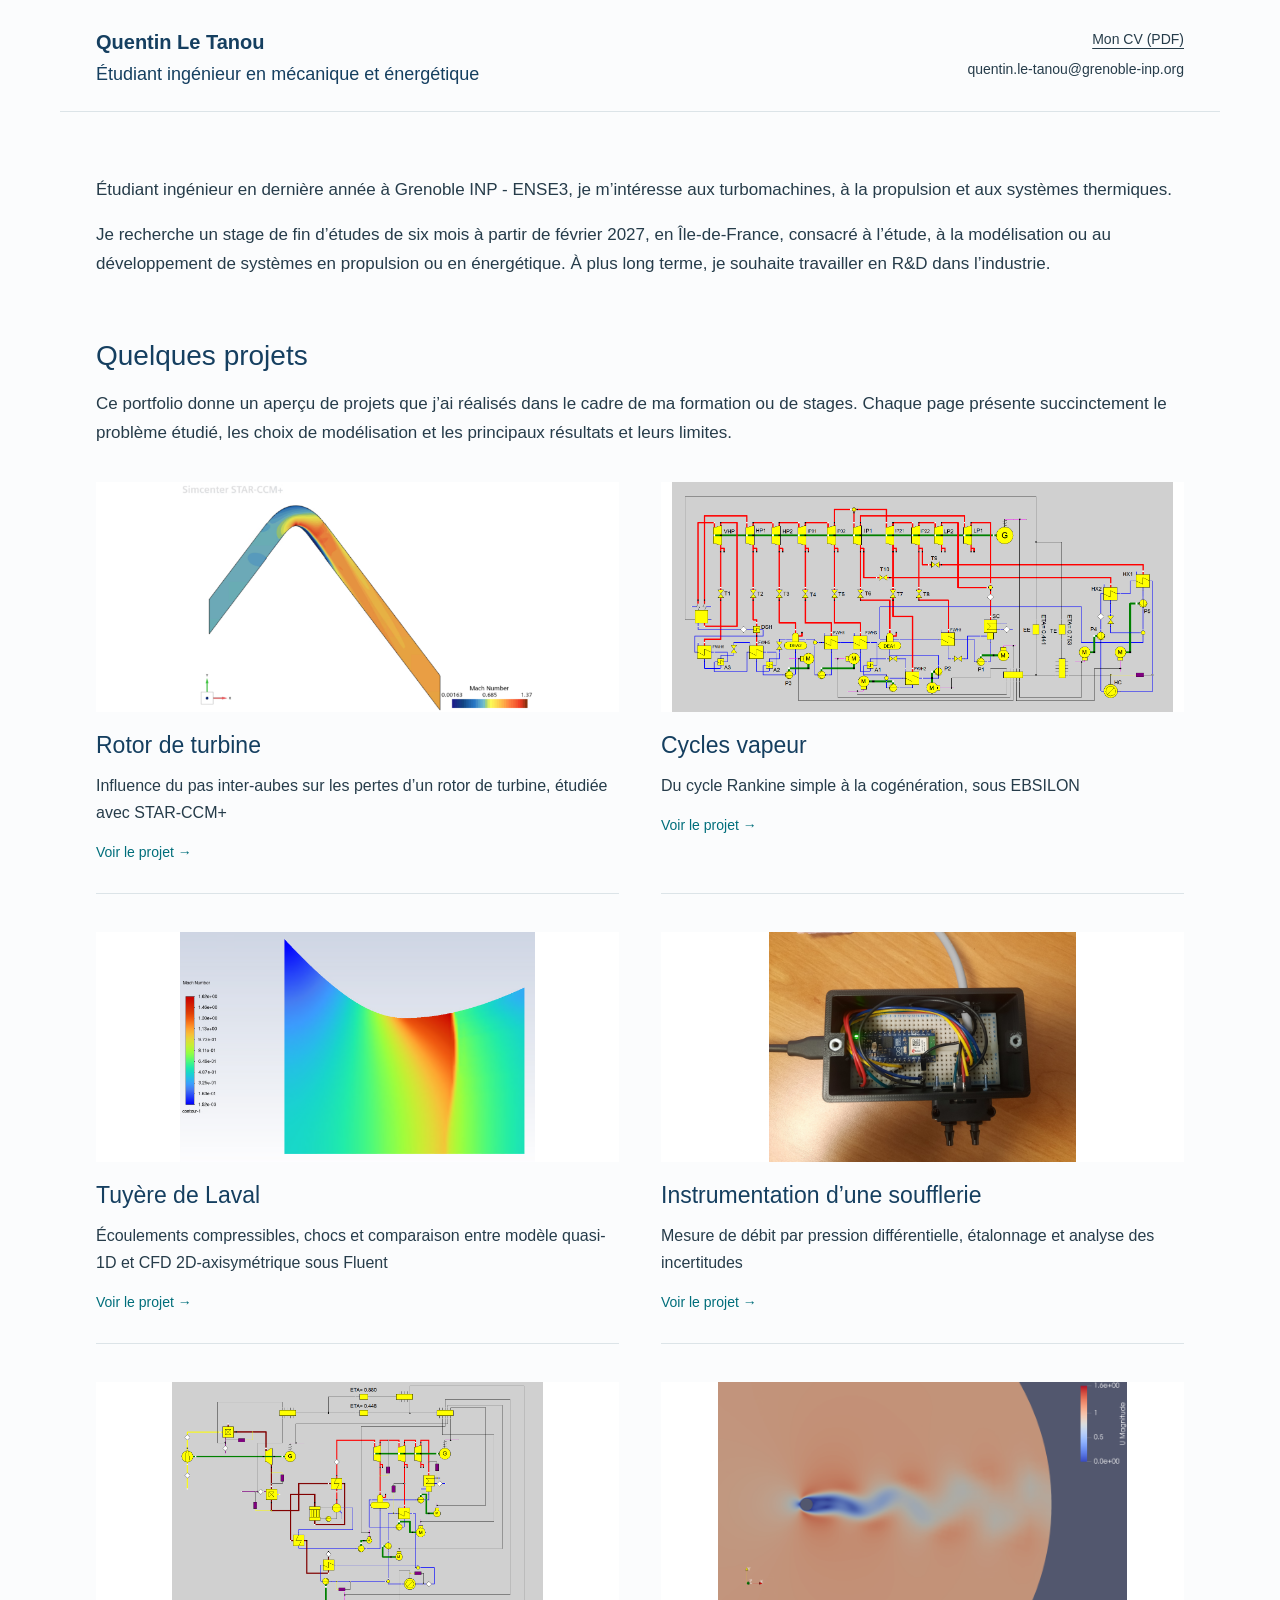
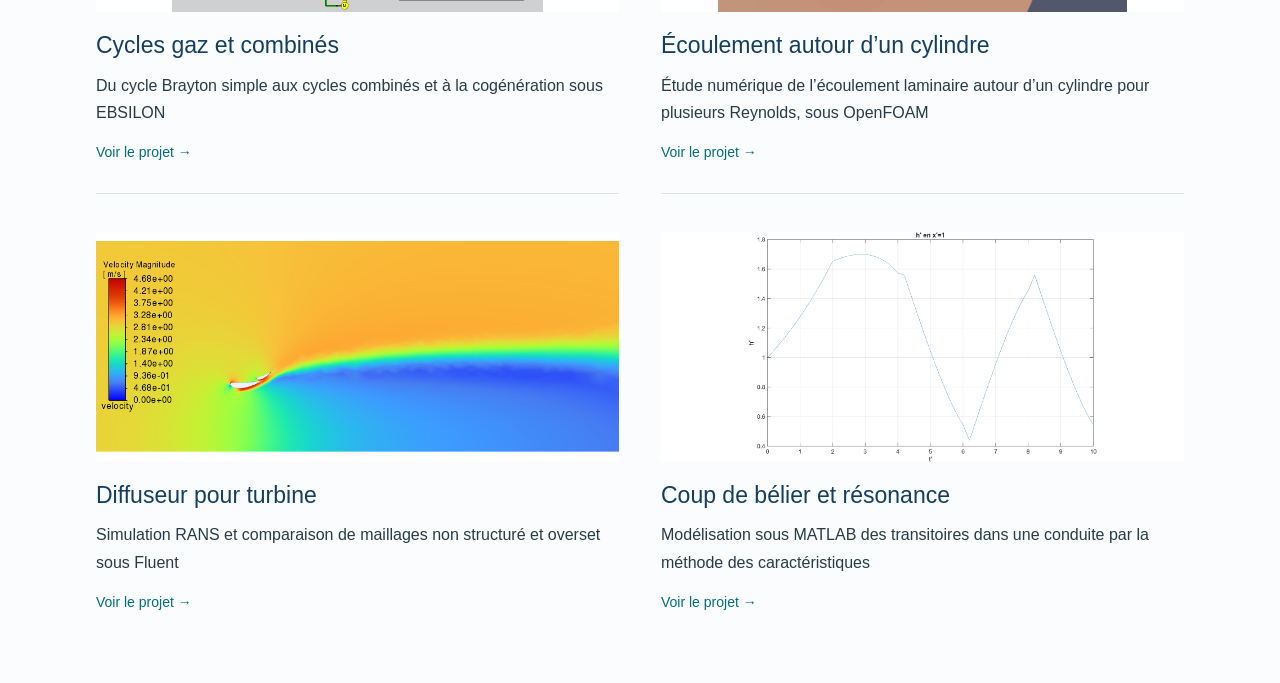
==== commit 30d4a1b7: "Add files via upload" ====
--- a/index.html
+++ b/index.html
@@ -25,13 +25,13 @@
       <section class="hero">
         <p>
           Étudiant ingénieur en dernière année à Grenoble INP - ENSE3, je m’intéresse aux
-          turbomachines, à la propulsion, et aux systèmes thermiques.
+          turbomachines, à la propulsion et aux systèmes thermiques.
         </p>
         <p>
           Je recherche un stage de fin d’études de six mois à partir de février 2027, en
           Île-de-France, consacré à l’étude, à la modélisation ou au développement de systèmes
-          en propulsion ou en énergétique. Je souhaite poursuivre en doctorat, de préférence dans le cadre
-          d’une CIFRE, pour m’orienter vers la R&amp;D dans l’industrie.
+          en propulsion ou en énergétique. À plus long terme, je souhaite travailler en R&amp;D
+          dans l’industrie.
         </p>
       </section>
       <!-- SECTION : Quelques projets -->
